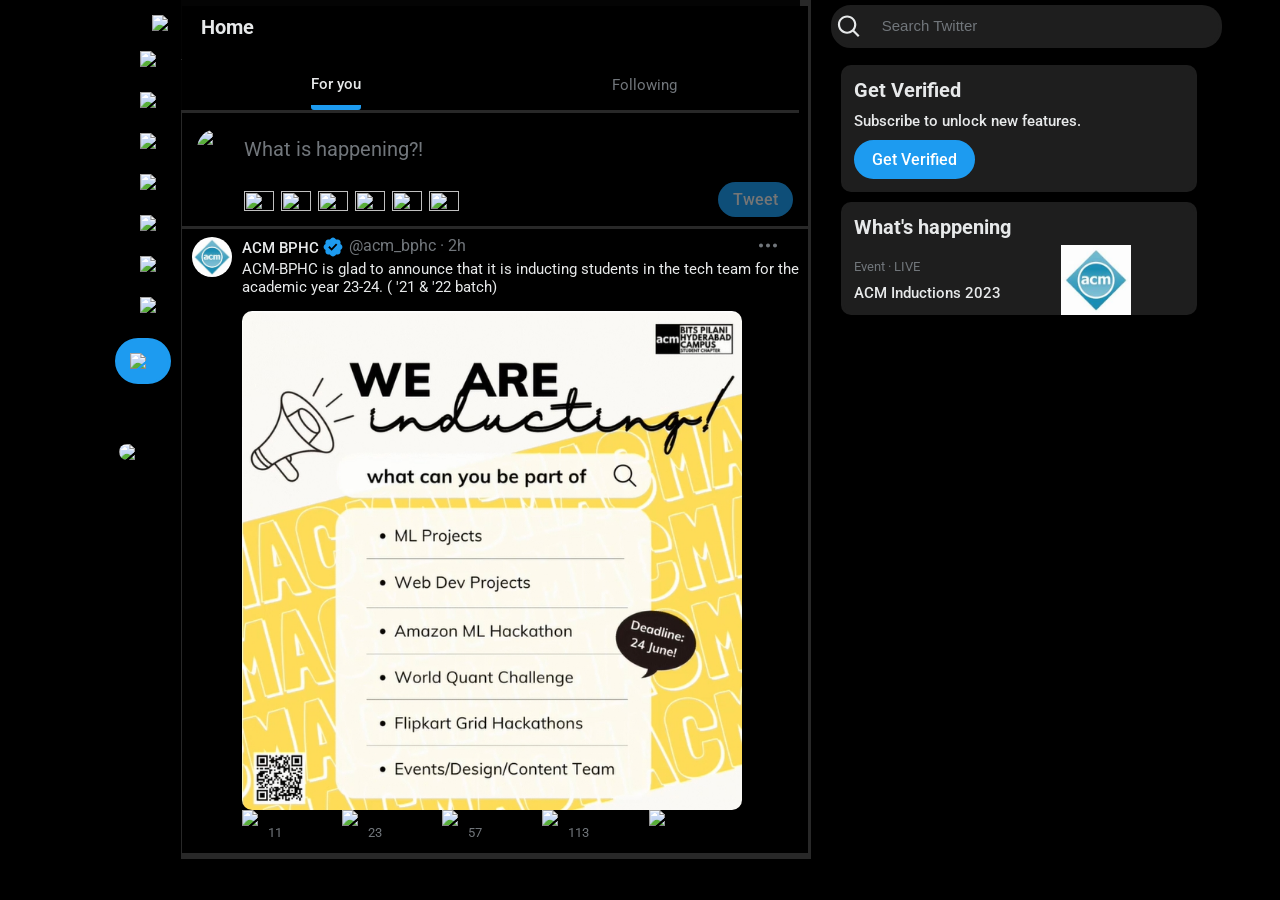
==== Project/Twitter.html @ 17494c34 "Add files via upload" ====
<!DOCTYPE html>
<html>
  <head>
    <link rel="stylesheet" href="styles/Twitter.css">
    <link rel="preconnect" href="https://fonts.googleapis.com">
    <link rel="preconnect" href="https://fonts.gstatic.com" crossorigin>
    <link href="https://fonts.googleapis.com/css2?family=Roboto:ital,wght@0,400;0,500;1,700&display=swap" rel="stylesheet">
    <title>Twitter Clone</title>
    <body>
      <div class="container">
        <div class="left-sidebar">
          <div class="twitter-icon">
            <img src="icons/svgexport-3.svg">
          </div>
          <div class="left-icons">
            <img src="icons/svgexport-4.svg"> 
          </div>
          <div class="left-icons">
            <img src="icons/svgexport-5.svg">
          </div>
          <div class="left-icons">
            <img src="icons/svgexport-6.svg">
          </div>
          <div class="left-icons">
            <img src="icons/svgexport-7.svg">
          </div>
          <div class="left-icons">
            <img src="icons/svgexport-8.svg">
          </div>
          <div class="left-icons">
            <img src="icons/svgexport-9.svg">
          </div>
          <div class="left-icons">
            <img src="icons/svgexport-10.svg">
          </div>
          <div class="tweet-icon">
            <img src="icons/svgexport-11.svg">
          </div>
          <div class="twitter-pfp-flex" >
            <img src="icons/pfp.png" class="twitter-pfp">
          </div>
          
        </div>
        <div class="center">
          <div class="home-button" >Home</div>
          <div class="fyf">
            <div class="for-you">
              <div class="for-you-border">
                For you
              </div>
            </div>
            <div class="following-button">Following</div>
          </div>
          <div class="search-pfp">
            <img src="icons/pfp.png" class="twitter-pfp-mid">
            <input class="mid-search" tpye="text" placeholder="What is happening?!" >
          </div>
          <div class="search-icons-container">
            <img src="icons/svgexport-15.svg" class="search-icons">
            <img src="icons/svgexport-16.svg" class="search-icons">
            <img src="icons/svgexport-17.svg" class="search-icons">
            <img src="icons/svgexport-18.svg" class="search-icons">
            <img src="icons/svgexport-19.svg" class="search-icons">
            <img src="icons/svgexport-20.svg" class="search-icons">
            <div class="tweet-button-mid">
              Tweet
            </div>
          </div>
          <div class="tweet-1">
            <img class="acm-pfp" src="Icons/acm.jpg"> 
            <p class="acc-name">ACM BPHC</p>
            <img class="checkmark" src="Icons/svgexport-21.svg">
            <p class="acc-at">@acm_bphc &middot; 2h</p>
            <img class="dots" src="Icons/svgexport-22.svg">
          </div>
          <div class="content">
            ACM-BPHC is glad to announce that it is inducting students in the tech team for the academic year 23-24. ( '21 & '22 batch)
            <img class="induction" src="Icons/induction.jpg">
          </div>
          <div class="tweet-icons-container">
            <img src="icons/svgexport-23.svg" class="tweet-icons">
            <p class="tweet-icons-text">11</p> 
            <img src="icons/svgexport-24.svg" class="tweet-icons">
            <p class="tweet-icons-text">23</p> 
            <img src="icons/svgexport-25.svg" class="tweet-icons">
            <p class="tweet-icons-text">57</p> 
            <img src="icons/svgexport-26.svg" class="tweet-icons">
            <p class="tweet-icons-text">113</p> 
            <img src="icons/svgexport-27.svg" class="tweet-icons">            
          </div>
        </div>
        <div class="right-sidebar">
          <div class="right-search">
            <img src="Icons/svgexport-5.svg" class="right-search-icon">
             <input class="right-searchbar" type="text" placeholder="Search Twitter">
          </div>
          <div class="gap">
            
          </div>
          <div class="get-verified">
            <p class="right-heading">Get Verified</p>
            <p class="right-text">Subscribe to unlock new features.</p>
            <div class="get-verified-button">
              Get Verified
            </div>
          </div>
          <div class="get-verified">
            <p class="right-heading">What's happening</p>
            <p class="right-light">Event &middot; LIVE</p>
            <p class="right-text acm-text">ACM Inductions 2023</p> 
          </div>
          <div>
            <img class="acm-logo" src="Icons/acm.jpg">
          </div>
        </div>
      </div>
        
      
    </body>
  </head>
</html>
---- Project/styles/Twitter.css ----
body{
  font-family: Roboto,Arial;
  background-color: black;
  margin: 0px;
} 
.p{
  margin: 0px;
}
.container{
  display: flex;  
}
.left-sidebar{
  flex: 1;
  background-color: black;
}
.left-sidebar{
  position: fixed;
  top: 0;
  bottom: 0;
}
.center{
  flex: 4;
  margin:0 ;
  background-color: black;
  border: solid;
  border-color: rgb(40,40,40);
  margin-left: 179px;
}
.right-sidebar{
  flex: 3;
  margin:0 ;
  background-color: black;
  
}
.fyf{
  display:grid;
  grid-template-columns: 1fr 1fr;
  cursor: pointer;
  background-color: rgba(0,0,0,0.9);
  
}
.fyf{
  position: fixed;
  width: 618px;
  top: 60px;
  left: 181px;
  z-index: 101;
  border-bottom: solid;
  border-color: rgb(40,40,40);
}
.for-you,.following-button{
  display: flex;
  justify-content: center;
  align-items: center;
  font-size: 15px;
  font-weight: 500;
  color: rgb(231, 233, 234);
  transition: background-color 0.15s ;
}
.following-button{
  color:rgb(113, 118, 123);
  font-weight: 400;
}
.for-you{
  height: 50px;
}
.for-you:hover,.following-button:hover{
  background-color: rgb(30, 30, 30);
}
.for-you-border{
  width:50px;
  height: 30px;
  padding-top:15px;
  border-bottom: solid;
  border-color: rgb(29, 155, 240);
  border-radius: 3px;
  border-width: 5px;
}
.home-button{
  font-size: 20px; 
  font-weight: 700;
  color: rgb(231, 233, 234);
  background-color: black;
  padding-top: 15px;
  padding-left: 20px;
  padding-bottom: 20px;
  cursor: pointer;
}
.home-button{
  position: fixed;
  width: 599px;
  top: 0;
  left: 181px;
  z-index: 100;
  background-color: rgba(0,0,0,0.9);
}
.left-icons{
  display: flex;
  margin-bottom: 25px;
  margin-top: 20px;
  margin-right: 25px;
  justify-content: right;
  cursor: pointer;
}
.twitter-icon{
  display: flex;
  margin-bottom: 20px;
  margin-top: 15px;
  margin-right:13px;
  justify-content: right;
  cursor: pointer;
}
.tweet-icon{
  display: flex;
  margin-bottom: 20px;
  margin-right: 10px;
  margin-left: 115px;
  width: 30px;
  border: solid;
  padding-left: 12px;
  padding-top: 12px;
  padding-bottom: 12px;
  padding-right: 8px;
  border-radius: 40px;
  background-color: rgb(29, 155, 240);
  border-color: rgb(29, 155, 240);
  cursor: pointer;
  transition: background-color 0.15s, border-color 0.15s;
}
.tweet-icon:hover{
  background-color:rgb(26, 140, 216) ;
  border-color: rgb(26, 140, 216);
}
.twitter-pfp{
  width: 44px;
  border-radius: 22px;
  cursor: pointer;
}
.twitter-pfp-flex{
  display: flex;
  margin-bottom: 20px;
  margin-top: 60px;
  margin-right:18px;
  justify-content: right;
  cursor: pointer;
}
.search-pfp{
  display: flex;
  border-top: solid;
  border-color: rgb(40,40,40);
  padding-top: 15px;
}
.twitter-pfp-mid{
  width: 40px;
  border-radius: 20px;
  margin-top: 108px;
  margin-left: 15px;
  margin-right: 5px;
  cursor: pointer;
}
.mid-search{
  flex: 1;
  height: 40px;
  margin-top: 105px;
  padding-top: 4px;
  font-size: 15px;
  border: none;
  outline: none;
  background-color: black;
  border-color: rgb(30, 30, 30);
  color: white;
}
.mid-search::placeholder{
  font-family: Roboto,Arial;
  font-size: 20px;
  color: rgb(113, 118, 123);
  
}
.search-icons-container{
  display: flex;
  padding-left:55px;
  position: relative;
  min-width: 300px;
  margin-top: 10px;
  border-bottom: solid;
  padding-bottom: 15px;
  border-color: rgb(40,40,40);
}
.search-icons{
 width: 30px;
 height: 20px;
 margin-left: 7px;
 padding-top: 10px ;
 cursor: pointer;
}
.tweet-button-mid{
 border: none;
 padding-top: 8px;
 padding-left: 15px; 
 padding-right: 15px;
 padding-bottom: 8px;
 position: absolute;
 right: 15px;
 top: 1px;
 border-radius: 20px;
 background-color: rgb(29, 155, 240);
 color: rgb(231, 233, 234);
 font-weight: 500;
 opacity: 50%;
 cursor: pointer;
}
.right-search{
  display: flex;
  padding-top: 5px;
  padding-left: 20px;
  padding-bottom: 5px;
}
.right-search{
  position: fixed;
  background-color: rgba(0,0,0,0.9);
  z-index: 100;
}
.right-searchbar{
  border: solid;
  border-color: rgb(30, 30, 30);
  border-left: none;
  height: 35px;
  width: 350px;
  border-top-right-radius: 20px;
  border-bottom-right-radius: 20px;
  background-color: rgb(30, 30, 30);
  color: white;
  outline: none;
}
.right-search-icon{
  border: solid;
  border-color: rgb(30, 30, 30);
  border-top-left-radius: 20px;
  border-bottom-left-radius: 20px;
  padding-left: 2px;
  background-color: rgb(30, 30, 30);
  
}
.right-searchbar::placeholder{
  padding-left: 15px;
  padding-top: 5px;
  color:rgb(113, 118, 123);
  font-size: 15px;
}
.gap{
  margin-top: 65px;
}
.get-verified{
  border: solid;
  margin-left: 30px;
  width: 350px;
  margin-top: 10px;
  border-radius: 10px;
  background-color: rgb(30, 30, 30);
  border-color: rgb(30, 30, 30);
  padding-bottom: 10px;
}
.right-heading,.right-text{
  margin-top: 10px;
  margin-left: 10px;
  margin-bottom: 0;
}
.get-verified-button{
  border: solid;
  margin-left: 10px;
  width: 100px;
  margin-top: 10px;
  padding-top: 7px;
  padding-left: 15px;
  padding-bottom: 7px;
  border-radius: 50px;
  background-color:rgb(29, 155, 240) ;
  border-color: rgb(29, 155, 240);
  font-weight: 500;
  color: white;
  cursor: pointer;
  transition: background-color 0.15s, border-color 0.15s;
}
.get-verified-button:hover{
  background-color:rgb(26, 140, 216) ;
  border-color: rgb(26, 140, 216);
}
.right-heading{
  font-size: 20px;
  font-weight: 700;
  color: rgb(231, 233, 234);
}
.right-text{
  font-size: 15px;
  color: rgb(231, 233, 234);
  font-weight: 500;
  cursor: pointer;
}
.right-light{
  color:rgb(113, 118, 123);
  font-weight: 400;
  font-size: 13px;
  margin-top: 20px;
  margin-left: 10px;
  margin-bottom: 0;
  cursor: pointer;
}
.acm-logo{
  width: 70px;
  position: relative;
  left: 250px;
  bottom: 70px;
  cursor: pointer;
}
.acm-text{
  display: flex;
  cursor: pointer;
}
.tweet-1{
  display: flex;
  color: rgb(231, 233, 234);
}
.acm-pfp{
  width: 40px;
  border-radius: 20px;
  margin-top: 8px;
  margin-left: 10px;
}
.acc-name{
  font-weight: 500;
  font-size: 15px;
  display: inline;
  margin-left: 10px;
  margin-top: 10px;
  color: rgb(231, 233, 234);
  cursor: pointer;
  transition: underline 0.15s;
}
.acc-name:hover{
  text-decoration: underline;
}
.checkmark{
  margin-top: -12px;
  margin-left: 3px;
  cursor: pointer;
}
.dots{
  margin-left: 290px;
  margin-top: -15px;
  cursor: pointer;
}
.acc-at{
  margin-left: 5px;
  margin-top: 7px;
  color: rgb(113, 118, 123);
  cursor: pointer;
}
.content{
  margin-top: -17px;
  font-size: 15px;
  display: grid;
  color: rgb(231, 233, 234);
  margin-left: 60px;
}
.induction{
  display: flex;
  margin-top: 15px;
  width: 500px;
  border-radius: 10px;
}
.tweet-icons-container{
  display: flex;
  border-bottom: solid;
  border-color: rgb(40,40,40);
}
.tweet-icons{
  margin-left: 60px;
  margin-right: 20px;
  margin-top: 0px;
  cursor: pointer;
}
.tweet-icons-text{
  display: inline-flex;
  font-size: 13px;
  color: rgb(113, 118, 123);
  margin-top: 15px;
  margin-left: -10px;
  cursor: pointer;
}
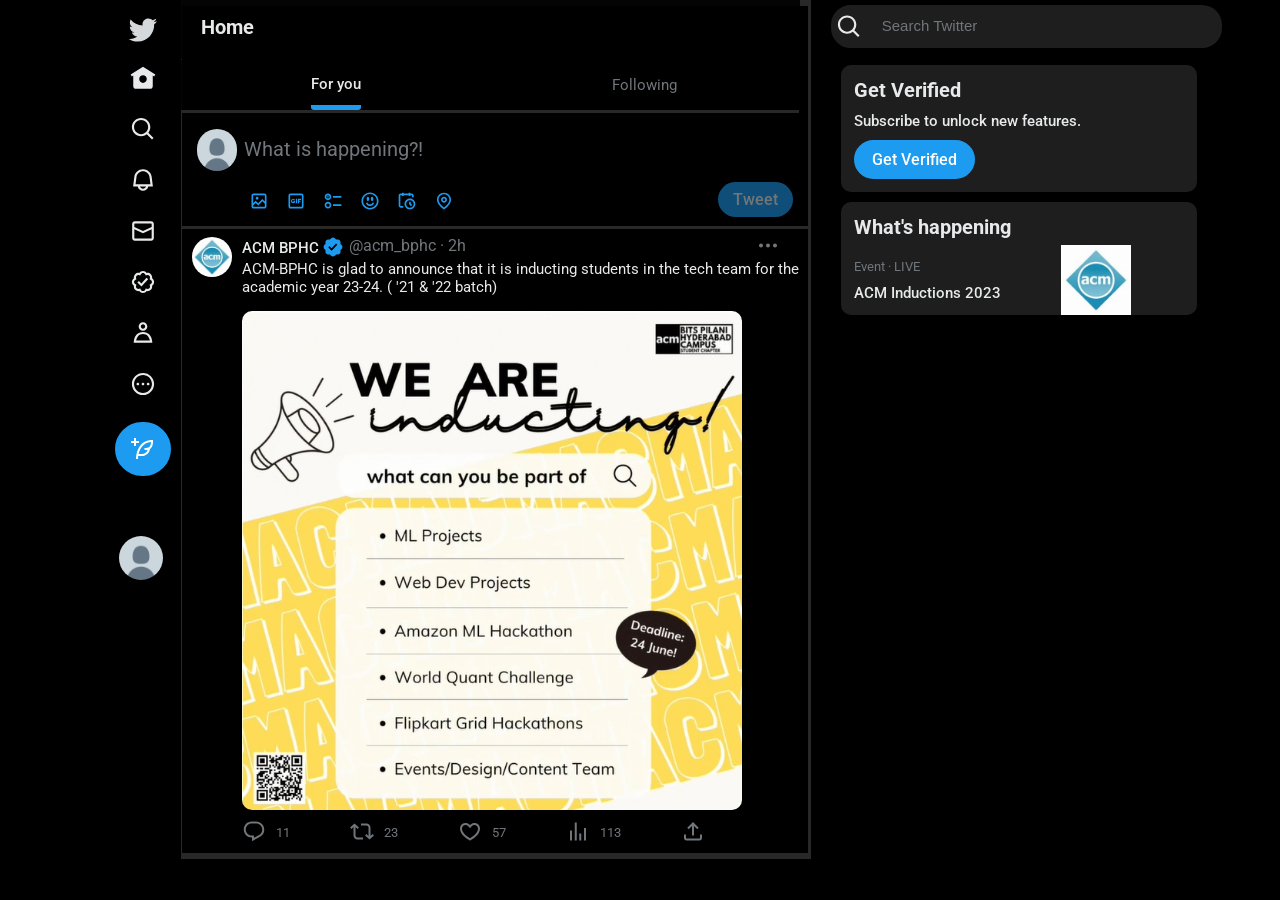
==== commit 8b8c22f5: "Update Twitter.html" ====
--- a/Project/Twitter.html
+++ b/Project/Twitter.html
@@ -10,34 +10,34 @@
       <div class="container">
         <div class="left-sidebar">
           <div class="twitter-icon">
-            <img src="icons/svgexport-3.svg">
+            <img src="Icons/svgexport-3.svg">
           </div>
           <div class="left-icons">
-            <img src="icons/svgexport-4.svg"> 
+            <img src="Icons/svgexport-4.svg"> 
           </div>
           <div class="left-icons">
-            <img src="icons/svgexport-5.svg">
+            <img src="Icons/svgexport-5.svg">
           </div>
           <div class="left-icons">
-            <img src="icons/svgexport-6.svg">
+            <img src="Icons/svgexport-6.svg">
           </div>
           <div class="left-icons">
-            <img src="icons/svgexport-7.svg">
+            <img src="Icons/svgexport-7.svg">
           </div>
           <div class="left-icons">
-            <img src="icons/svgexport-8.svg">
+            <img src="Icons/svgexport-8.svg">
           </div>
           <div class="left-icons">
-            <img src="icons/svgexport-9.svg">
+            <img src="Icons/svgexport-9.svg">
           </div>
           <div class="left-icons">
-            <img src="icons/svgexport-10.svg">
+            <img src="Icons/svgexport-10.svg">
           </div>
           <div class="tweet-icon">
-            <img src="icons/svgexport-11.svg">
+            <img src="Icons/svgexport-11.svg">
           </div>
           <div class="twitter-pfp-flex" >
-            <img src="icons/pfp.png" class="twitter-pfp">
+            <img src="Icons/pfp.png" class="twitter-pfp">
           </div>
           
         </div>
@@ -52,16 +52,16 @@
             <div class="following-button">Following</div>
           </div>
           <div class="search-pfp">
-            <img src="icons/pfp.png" class="twitter-pfp-mid">
+            <img src="Icons/pfp.png" class="twitter-pfp-mid">
             <input class="mid-search" tpye="text" placeholder="What is happening?!" >
           </div>
           <div class="search-icons-container">
-            <img src="icons/svgexport-15.svg" class="search-icons">
-            <img src="icons/svgexport-16.svg" class="search-icons">
-            <img src="icons/svgexport-17.svg" class="search-icons">
-            <img src="icons/svgexport-18.svg" class="search-icons">
-            <img src="icons/svgexport-19.svg" class="search-icons">
-            <img src="icons/svgexport-20.svg" class="search-icons">
+            <img src="Icons/svgexport-15.svg" class="search-icons">
+            <img src="Icons/svgexport-16.svg" class="search-icons">
+            <img src="Icons/svgexport-17.svg" class="search-icons">
+            <img src="Icons/svgexport-18.svg" class="search-icons">
+            <img src="Icons/svgexport-19.svg" class="search-icons">
+            <img src="Icons/svgexport-20.svg" class="search-icons">
             <div class="tweet-button-mid">
               Tweet
             </div>
@@ -78,15 +78,15 @@
             <img class="induction" src="Icons/induction.jpg">
           </div>
           <div class="tweet-icons-container">
-            <img src="icons/svgexport-23.svg" class="tweet-icons">
+            <img src="Icons/svgexport-23.svg" class="tweet-icons">
             <p class="tweet-icons-text">11</p> 
-            <img src="icons/svgexport-24.svg" class="tweet-icons">
+            <img src="Icons/svgexport-24.svg" class="tweet-icons">
             <p class="tweet-icons-text">23</p> 
-            <img src="icons/svgexport-25.svg" class="tweet-icons">
+            <img src="Icons/svgexport-25.svg" class="tweet-icons">
             <p class="tweet-icons-text">57</p> 
-            <img src="icons/svgexport-26.svg" class="tweet-icons">
+            <img src="Icons/svgexport-26.svg" class="tweet-icons">
             <p class="tweet-icons-text">113</p> 
-            <img src="icons/svgexport-27.svg" class="tweet-icons">            
+            <img src="Icons/svgexport-27.svg" class="tweet-icons">            
           </div>
         </div>
         <div class="right-sidebar">
@@ -118,4 +118,4 @@
       
     </body>
   </head>
-</html>+</html>
